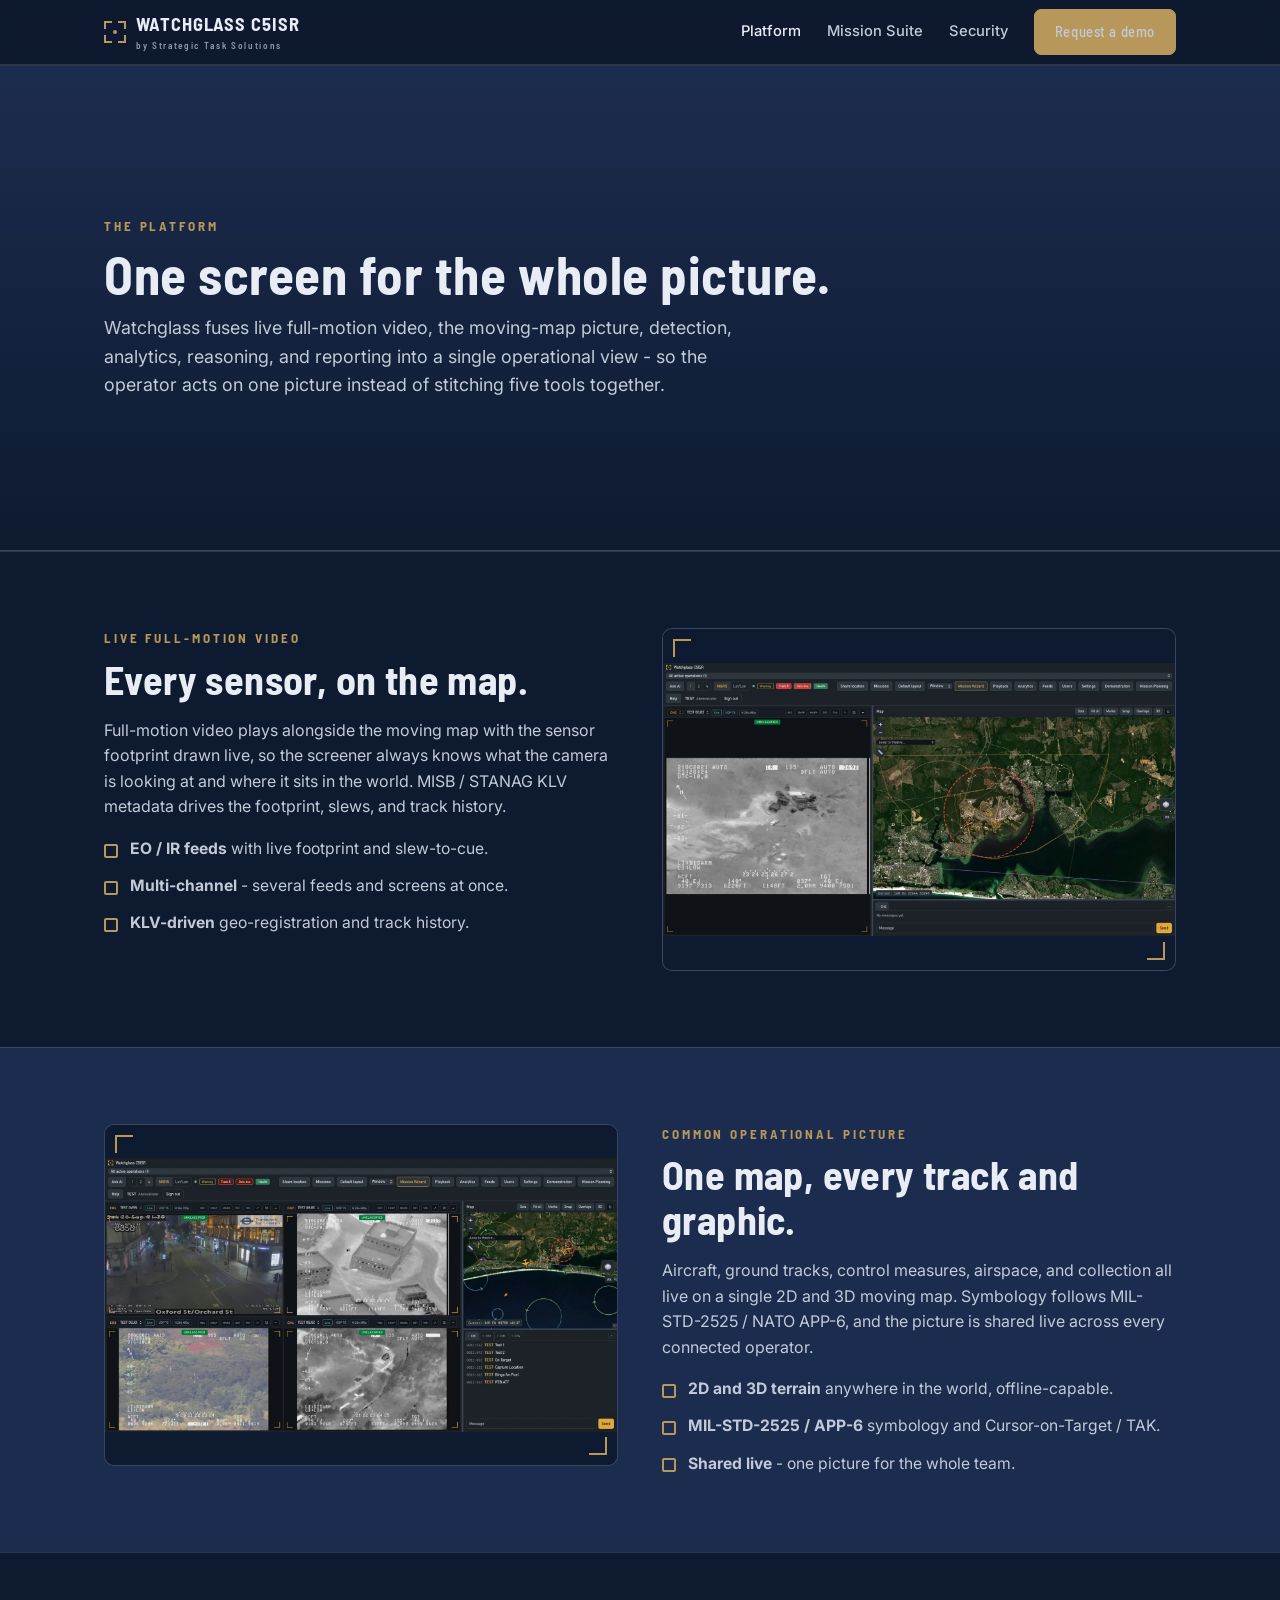
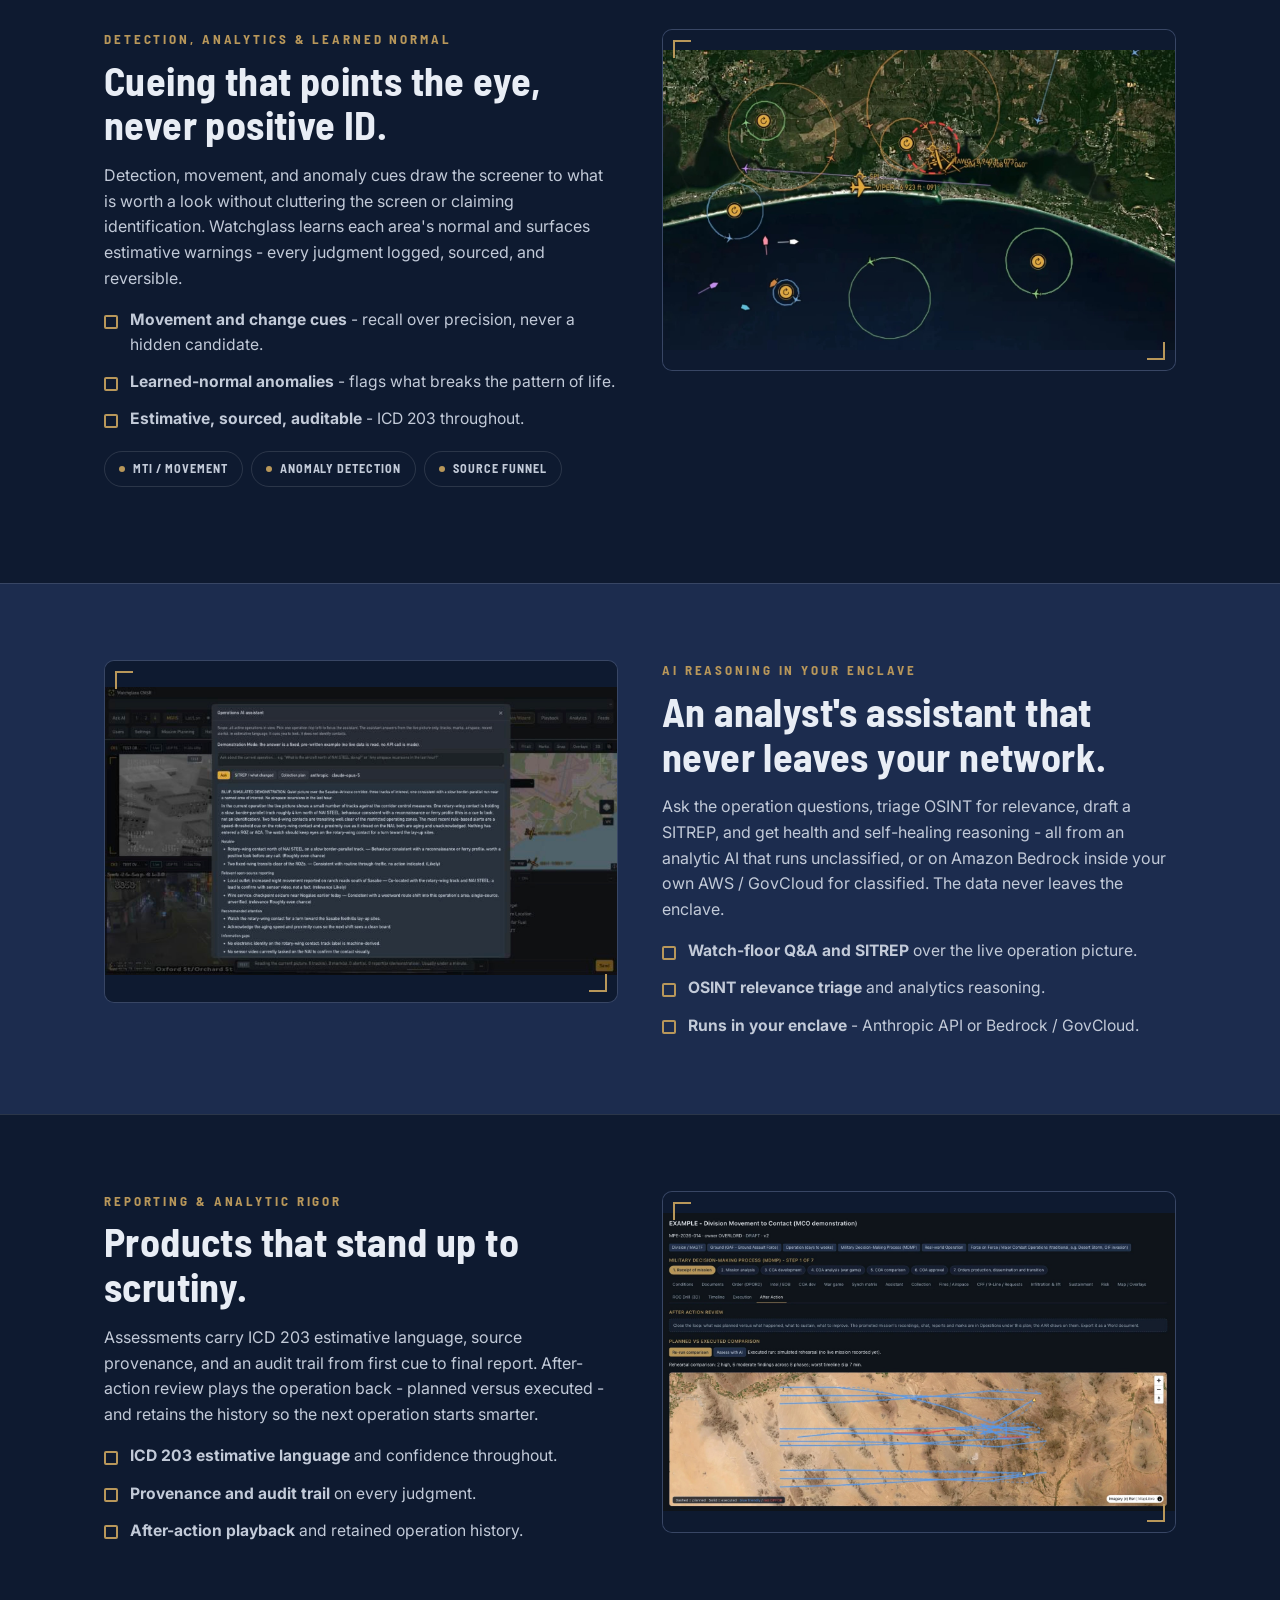
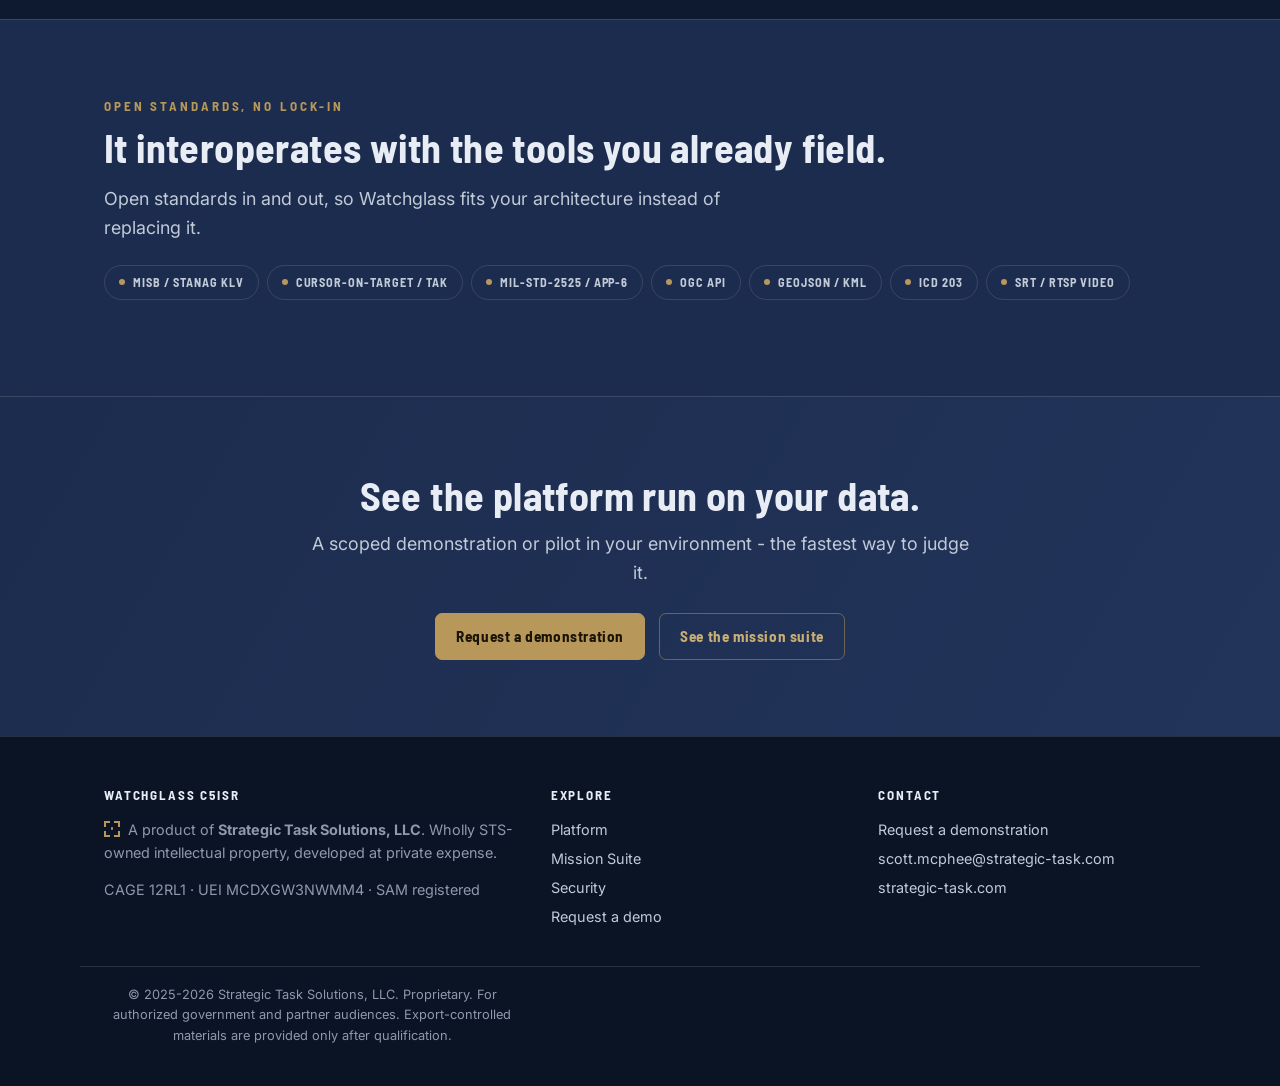
==== platform.html @ 5f544b43 "Build out watchglasstech.com into a full multi-page product site - Home, Platform, Mission Suite, Se" ====
<!DOCTYPE html>
<!-- Copyright (c) 2025-2026 Strategic Task Solutions, LLC. All rights reserved. -->
<html lang="en">
<head>
<meta charset="utf-8">
<meta name="viewport" content="width=device-width, initial-scale=1">
<title>Platform - Watchglass C5ISR</title>
<meta name="description" content="The Watchglass C5ISR platform: live full-motion video, a moving-map common operational picture, detection and analytics, AI reasoning in your enclave, reporting with analytic rigor, and open standards - fused on one screen.">
<link rel="preconnect" href="https://fonts.googleapis.com">
<link rel="preconnect" href="https://fonts.gstatic.com" crossorigin>
<link href="https://fonts.googleapis.com/css2?family=Barlow+Semi+Condensed:wght@500;600;700&family=Inter:wght@400;500;600&display=swap" rel="stylesheet">
<link rel="stylesheet" href="css/site.css">
</head>
<body>

<header class="nav">
  <div class="wrap">
    <a class="brand" href="index.html" aria-label="Watchglass C5ISR home">
      <span class="reticle" aria-hidden="true"><i></i><i></i><i></i><i></i><u></u><u></u><u></u><u></u><b></b></span>
      <span>WATCHGLASS C5ISR<small>by Strategic Task Solutions</small></span>
    </a>
    <button class="navtoggle" aria-label="Menu" onclick="document.getElementById('nav').classList.toggle('open')">Menu</button>
    <nav id="nav">
      <a href="platform.html" class="active">Platform</a>
      <a href="suite.html">Mission Suite</a>
      <a href="security.html">Security</a>
      <a class="btn" href="request.html">Request a demo</a>
    </nav>
  </div>
</header>

<section class="phero">
  <div class="wrap">
    <p class="kicker">The Platform</p>
    <h1>One screen for the whole picture.</h1>
    <p class="lede">Watchglass fuses live full-motion video, the moving-map picture, detection, analytics, reasoning, and reporting into a single operational view - so the operator acts on one picture instead of stitching five tools together.</p>
  </div>
</section>

<section>
  <div class="wrap two">
    <div>
      <p class="kicker">Live full-motion video</p>
      <h2>Every sensor, on the map.</h2>
      <p>Full-motion video plays alongside the moving map with the sensor footprint drawn live, so the screener always knows what the camera is looking at and where it sits in the world. MISB / STANAG KLV metadata drives the footprint, slews, and track history.</p>
      <ul class="ticks">
        <li><strong>EO / IR feeds</strong> with live footprint and slew-to-cue.</li>
        <li><strong>Multi-channel</strong> - several feeds and screens at once.</li>
        <li><strong>KLV-driven</strong> geo-registration and track history.</li>
      </ul>
    </div>
    <div class="figframe contain"><img src="assets/wg-execute.jpg" alt="Live full-motion video with sensor footprint on the moving map" loading="lazy"></div>
  </div>
</section>

<section class="alt">
  <div class="wrap two">
    <div class="figframe contain"><img src="assets/wg-cop.jpg" alt="Watchglass common operational picture" loading="lazy"></div>
    <div>
      <p class="kicker">Common operational picture</p>
      <h2>One map, every track and graphic.</h2>
      <p>Aircraft, ground tracks, control measures, airspace, and collection all live on a single 2D and 3D moving map. Symbology follows MIL-STD-2525 / NATO APP-6, and the picture is shared live across every connected operator.</p>
      <ul class="ticks">
        <li><strong>2D and 3D terrain</strong> anywhere in the world, offline-capable.</li>
        <li><strong>MIL-STD-2525 / APP-6</strong> symbology and Cursor-on-Target / TAK.</li>
        <li><strong>Shared live</strong> - one picture for the whole team.</li>
      </ul>
    </div>
  </div>
</section>

<section>
  <div class="wrap two">
    <div>
      <p class="kicker">Detection, analytics &amp; learned normal</p>
      <h2>Cueing that points the eye, never positive ID.</h2>
      <p>Detection, movement, and anomaly cues draw the screener to what is worth a look without cluttering the screen or claiming identification. Watchglass learns each area's normal and surfaces estimative warnings - every judgment logged, sourced, and reversible.</p>
      <ul class="ticks">
        <li><strong>Movement and change cues</strong> - recall over precision, never a hidden candidate.</li>
        <li><strong>Learned-normal anomalies</strong> - flags what breaks the pattern of life.</li>
        <li><strong>Estimative, sourced, auditable</strong> - ICD 203 throughout.</li>
      </ul>
      <div class="chips">
        <span class="chip">MTI / Movement</span><span class="chip">Anomaly Detection</span><span class="chip">Source Funnel</span>
      </div>
    </div>
    <div class="figframe contain"><img src="assets/wg-anomaly.jpg" alt="Learned-normal anomaly detection on the moving map" loading="lazy"></div>
  </div>
</section>

<section class="alt">
  <div class="wrap two">
    <div class="figframe contain"><img src="assets/wg-ai.jpg" alt="Watchglass AI watch-floor assistant" loading="lazy"></div>
    <div>
      <p class="kicker">AI reasoning in your enclave</p>
      <h2>An analyst's assistant that never leaves your network.</h2>
      <p>Ask the operation questions, triage OSINT for relevance, draft a SITREP, and get health and self-healing reasoning - all from an analytic AI that runs unclassified, or on Amazon Bedrock inside your own AWS / GovCloud for classified. The data never leaves the enclave.</p>
      <ul class="ticks">
        <li><strong>Watch-floor Q&amp;A and SITREP</strong> over the live operation picture.</li>
        <li><strong>OSINT relevance triage</strong> and analytics reasoning.</li>
        <li><strong>Runs in your enclave</strong> - Anthropic API or Bedrock / GovCloud.</li>
      </ul>
    </div>
  </div>
</section>

<section>
  <div class="wrap two">
    <div>
      <p class="kicker">Reporting &amp; analytic rigor</p>
      <h2>Products that stand up to scrutiny.</h2>
      <p>Assessments carry ICD 203 estimative language, source provenance, and an audit trail from first cue to final report. After-action review plays the operation back - planned versus executed - and retains the history so the next operation starts smarter.</p>
      <ul class="ticks">
        <li><strong>ICD 203 estimative language</strong> and confidence throughout.</li>
        <li><strong>Provenance and audit trail</strong> on every judgment.</li>
        <li><strong>After-action playback</strong> and retained operation history.</li>
      </ul>
    </div>
    <div class="figframe contain"><img src="assets/wg-aar.jpg" alt="Watchglass after-action review" loading="lazy"></div>
  </div>
</section>

<section class="alt">
  <div class="wrap">
    <p class="kicker">Open standards, no lock-in</p>
    <h2>It interoperates with the tools you already field.</h2>
    <p class="lede">Open standards in and out, so Watchglass fits your architecture instead of replacing it.</p>
    <div class="chips" style="margin-top:22px">
      <span class="chip">MISB / STANAG KLV</span>
      <span class="chip">Cursor-on-Target / TAK</span>
      <span class="chip">MIL-STD-2525 / APP-6</span>
      <span class="chip">OGC API</span>
      <span class="chip">GeoJSON / KML</span>
      <span class="chip">ICD 203</span>
      <span class="chip">SRT / RTSP video</span>
    </div>
  </div>
</section>

<section class="band">
  <div class="wrap">
    <h2>See the platform run on your data.</h2>
    <p class="lede" style="margin:0 auto">A scoped demonstration or pilot in your environment - the fastest way to judge it.</p>
    <div class="cta"><a class="btn" href="request.html">Request a demonstration</a><a class="btn ghost" href="suite.html">See the mission suite</a></div>
  </div>
</section>

<footer class="site">
  <div class="wrap">
    <div>
      <h4>Watchglass C5ISR</h4>
      <p class="owner"><span class="reticle" aria-hidden="true"><i></i><i></i><i></i><i></i><u></u><u></u><u></u><u></u><b></b></span> A product of <strong>Strategic Task Solutions, LLC</strong>. Wholly STS-owned intellectual property, developed at private expense.</p>
      <p class="owner">CAGE 12RL1 &middot; UEI MCDXGW3NWMM4 &middot; SAM registered</p>
    </div>
    <div>
      <h4>Explore</h4>
      <a href="platform.html">Platform</a><a href="suite.html">Mission Suite</a><a href="security.html">Security</a><a href="request.html">Request a demo</a>
    </div>
    <div>
      <h4>Contact</h4>
      <a href="request.html">Request a demonstration</a>
      <a href="mailto:scott.mcphee@strategic-task.com">scott.mcphee@strategic-task.com</a>
      <a href="https://www.strategic-task.com">strategic-task.com</a>
    </div>
  </div>
  <div class="wrap legal">
    &copy; 2025-2026 Strategic Task Solutions, LLC. Proprietary. For authorized government and partner audiences. Export-controlled materials are provided only after qualification.
  </div>
</footer>

<script src="js/site.js" defer></script>
</body>
</html>
---- css/site.css ----
/* Copyright (c) 2025-2026 Strategic Task Solutions, LLC. All rights reserved. */
:root {
  --navy: #1c2c4e; --navy-deep: #0e1a30; --navy-panel: #22345a; --gold: #b8975a; --gold-soft: #c9ae74;
  --ink: #e8edf5; --body: #c2cad8; --muted: #8e99ad; --line: rgba(255,255,255,.12);
  --max: 1120px; --r: 10px;
  --h: "Barlow Semi Condensed", "Arial Narrow", system-ui, sans-serif;
  --b: "Inter", system-ui, -apple-system, "Segoe UI", Roboto, sans-serif;
}
* { box-sizing: border-box; }
html { scroll-behavior: smooth; }
body { margin: 0; font-family: var(--b); color: var(--body); background: var(--navy-deep); line-height: 1.6;
  -webkit-font-smoothing: antialiased; font-size: 16px; }
h1,h2,h3 { font-family: var(--h); color: var(--ink); line-height: 1.12; letter-spacing: .01em; margin: 0 0 .4em; font-weight: 700; }
h2 { font-size: clamp(1.7rem, 3.4vw, 2.5rem); }
h3 { font-size: 1.18rem; letter-spacing: .02em; }
p { margin: 0 0 1em; }
a { color: var(--gold-soft); text-decoration: none; }
a:hover { color: var(--gold); }
.wrap { max-width: var(--max); margin: 0 auto; padding: 0 24px; }
.kicker { font-family: var(--h); color: var(--gold); font-size: .82rem; font-weight: 700; letter-spacing: .22em; text-transform: uppercase; margin: 0 0 .6em; }
.lede { font-size: 1.12rem; color: var(--body); max-width: 60ch; }
.gold { color: var(--gold-soft); }

/* reticle mark */
.reticle { display: inline-block; width: 1em; height: 1em; position: relative; flex: 0 0 auto; }
.reticle::before, .reticle::after { content: ""; position: absolute; inset: 0; }
.reticle span { position: absolute; inset: 0; }
.reticle i { position: absolute; width: 38%; height: 2px; background: var(--gold); }
.reticle i:nth-child(1){ top:0; left:0; } .reticle i:nth-child(2){ top:0; right:0; }
.reticle i:nth-child(3){ bottom:0; left:0; } .reticle i:nth-child(4){ bottom:0; right:0; }
.reticle u { position: absolute; width: 2px; height: 38%; background: var(--gold); }
.reticle u:nth-child(5){ top:0; left:0; } .reticle u:nth-child(6){ top:0; right:0; }
.reticle u:nth-child(7){ bottom:0; left:0; } .reticle u:nth-child(8){ bottom:0; right:0; }
.reticle b { position: absolute; width: 18%; height: 18%; border-radius: 50%; background: var(--gold); top: 41%; left: 41%; }

/* nav */
header.nav { position: sticky; top: 0; z-index: 50; background: rgba(14,26,48,.86); backdrop-filter: blur(8px);
  border-bottom: 1px solid var(--line); }
.nav .wrap { display: flex; align-items: center; gap: 20px; height: 64px; }
.brand { display: flex; align-items: center; gap: 10px; font-family: var(--h); font-weight: 700; color: var(--ink);
  font-size: 1.15rem; letter-spacing: .05em; }
.brand .reticle { font-size: 22px; }
.brand small { display: block; font-size: .58rem; letter-spacing: .18em; color: var(--muted); font-weight: 600; }
.nav nav { margin-left: auto; display: flex; align-items: center; gap: 26px; }
.nav nav a { color: var(--body); font-size: .92rem; font-weight: 500; }
.nav nav a:hover { color: var(--ink); }
.btn { display: inline-block; font-family: var(--h); font-weight: 700; letter-spacing: .04em; font-size: .95rem;
  background: var(--gold); color: #1a1407; padding: 10px 20px; border-radius: 7px; border: 1px solid var(--gold); }
.btn:hover { background: var(--gold-soft); color: #1a1407; }
.btn.ghost { background: transparent; color: var(--gold-soft); border-color: rgba(184,151,90,.5); }
.btn.ghost:hover { border-color: var(--gold); color: var(--gold); }
.navtoggle { display: none; }

/* hero */
.hero { position: relative; overflow: hidden; background: var(--navy-deep); }
.hero-video { position: absolute; inset: 0; width: 100%; height: 100%; object-fit: cover; opacity: .55; z-index: 0; pointer-events: none; }
.hero::after { content: ""; position: absolute; inset: 0; z-index: 0;
  background: linear-gradient(180deg, rgba(14,26,48,.68), rgba(14,26,48,.92)); }
.hero .wrap { position: relative; z-index: 1; padding: 92px 24px 84px; }
.hero h1 { font-size: clamp(2.6rem, 6vw, 4.4rem); letter-spacing: .02em; margin-bottom: .18em; }
.hero .tag { font-family: var(--h); font-size: clamp(1.2rem, 2.6vw, 1.7rem); color: var(--gold-soft); font-weight: 600; margin-bottom: .7em; }
.hero .rule { width: 72px; height: 4px; background: var(--gold); margin: 0 0 22px; }
.hero .cta { display: flex; gap: 14px; flex-wrap: wrap; margin-top: 30px; }

/* sections */
section { padding: 76px 0; border-top: 1px solid var(--line); }
section.hasvideo { position: relative; overflow: hidden; background: var(--navy-deep); }
.sec-video { position: absolute; inset: 0; width: 100%; height: 100%; object-fit: cover; opacity: .28; z-index: 0; pointer-events: none; }
section.hasvideo::after { content: ""; position: absolute; inset: 0; z-index: 0;
  background: linear-gradient(180deg, rgba(14,26,48,.86), rgba(14,26,48,.78) 40%, rgba(14,26,48,.92)); }
section.hasvideo .wrap { position: relative; z-index: 1; }
section.alt { background: var(--navy); }
.grid { display: grid; gap: 22px; }
.g2 { grid-template-columns: repeat(2, 1fr); }
.g3 { grid-template-columns: repeat(3, 1fr); }
.g4 { grid-template-columns: repeat(4, 1fr); }
.card { background: rgba(255,255,255,.035); border: 1px solid var(--line); border-radius: var(--r); padding: 22px 22px 24px;
  position: relative; overflow: hidden; }
.card::before { content: ""; position: absolute; top: 0; left: 0; width: 100%; height: 3px; background: var(--gold); opacity: .85; }
.card h3 { color: var(--ink); }
.card p { font-size: .95rem; margin: 0; }
.card .step { font-family: var(--h); color: var(--gold); font-size: .78rem; letter-spacing: .18em; font-weight: 700; text-transform: uppercase; }
ul.ticks { list-style: none; padding: 0; margin: 0; display: grid; gap: 12px; }
ul.ticks li { position: relative; padding-left: 26px; font-size: .98rem; }
ul.ticks li::before { content: ""; position: absolute; left: 0; top: .5em; width: 10px; height: 10px; border: 2px solid var(--gold);
  border-radius: 2px; }
.two { display: grid; grid-template-columns: 1fr 1fr; gap: 44px; align-items: start; }

/* gov / facts */
.facts { display: flex; flex-wrap: wrap; gap: 10px 26px; font-size: .92rem; color: var(--body); margin-top: 8px; }
.facts b { color: var(--ink); font-family: var(--h); letter-spacing: .03em; }
.note { font-size: .86rem; color: var(--muted); border-left: 2px solid var(--gold); padding: 4px 0 4px 16px; margin-top: 18px; max-width: 70ch; }

/* cta band */
.band { background: linear-gradient(120deg, var(--navy), var(--navy-panel)); text-align: center; }
.band h2 { margin-bottom: .3em; }
.band .cta { justify-content: center; display: flex; gap: 14px; flex-wrap: wrap; margin-top: 26px; }

/* footer */
footer.site { background: #0a1424; border-top: 1px solid var(--line); padding: 48px 0 40px; font-size: .9rem; }
footer.site .wrap { display: grid; grid-template-columns: 1.4fr 1fr 1fr; gap: 30px; }
footer.site h4 { font-family: var(--h); color: var(--ink); font-size: .82rem; letter-spacing: .14em; text-transform: uppercase; margin: 0 0 12px; }
footer.site a { color: var(--body); display: block; margin-bottom: 6px; }
footer.site a:hover { color: var(--gold-soft); }
.owner { color: var(--muted); }
.owner .reticle { font-size: 16px; vertical-align: -2px; margin-right: 4px; }
.legal { border-top: 1px solid var(--line); margin-top: 32px; padding-top: 18px; color: var(--muted); font-size: .8rem; text-align: center; }

/* forms (request page) */
.form { max-width: 620px; background: rgba(255,255,255,.035); border: 1px solid var(--line); border-radius: var(--r); padding: 28px; }
.form label { display: block; font-family: var(--h); font-size: .82rem; letter-spacing: .08em; text-transform: uppercase; color: var(--muted); margin: 14px 0 6px; }
.form input, .form select, .form textarea { width: 100%; background: #0c1526; border: 1px solid var(--line); border-radius: 7px;
  color: var(--ink); font: inherit; padding: 11px 12px; }
.form input:focus, .form select:focus, .form textarea:focus { outline: none; border-color: var(--gold); }
.form .btn { margin-top: 22px; border: none; cursor: pointer; }

/* nav active state */
.nav nav a.active { color: var(--ink); }

/* inner page hero */
.phero { position: relative; overflow: hidden; background: linear-gradient(180deg, var(--navy) 0%, var(--navy-deep) 100%); border-bottom: 1px solid var(--line); }
.phero .wrap { position: relative; z-index: 1; padding: 74px 24px 56px; }
.phero h1 { font-size: clamp(2.1rem, 4.8vw, 3.3rem); margin-bottom: .18em; }
.phero .tag { font-family: var(--h); font-size: clamp(1.05rem, 2.2vw, 1.4rem); color: var(--gold-soft); font-weight: 600; margin-bottom: .5em; }
.phero .lede { margin-top: 10px; }

/* image frame with bracket corners */
.figframe { position: relative; border: 1px solid var(--line); background: var(--navy); border-radius: var(--r); overflow: hidden; aspect-ratio: 3/2; }
.figframe img, .figframe video { width: 100%; height: 100%; object-fit: cover; display: block; }
.figframe.contain img, .figframe.contain video { object-fit: contain; background: var(--navy-deep); }
.figframe::before, .figframe::after { content: ""; position: absolute; width: 16px; height: 16px; border: 2px solid var(--gold); z-index: 2; }
.figframe::before { top: 10px; left: 10px; border-right: 0; border-bottom: 0; }
.figframe::after { bottom: 10px; right: 10px; border-left: 0; border-top: 0; }
.figcap { position: absolute; inset: 0; z-index: 2; display: flex; flex-direction: column; align-items: center; justify-content: center; gap: 10px; text-align: center;
  background: radial-gradient(circle at center, rgba(14,26,48,.5), rgba(14,26,48,.12) 70%); }
.figcap .reticle { font-size: 30px; }
.figcap b { font-family: var(--h); font-weight: 700; font-size: clamp(1.3rem, 2.4vw, 1.9rem); color: var(--ink); letter-spacing: .03em; text-shadow: 0 2px 22px rgba(14,26,48,.9); }
.figcap b em { font-style: normal; color: var(--gold-soft); }

/* standards chips */
.chips { display: flex; flex-wrap: wrap; gap: 8px; margin: 20px 0; }
.chip { font-size: .76rem; font-family: var(--h); font-weight: 700; letter-spacing: .08em; text-transform: uppercase; color: var(--body);
  border: 1px solid var(--line); border-radius: 999px; padding: 7px 14px; display: inline-flex; align-items: center; gap: 8px; }
.chip::before { content: ""; width: 6px; height: 6px; border-radius: 50%; background: var(--gold); }

/* stat tiles */
.stats { display: grid; grid-template-columns: repeat(4, 1fr); gap: 1px; background: var(--line); border: 1px solid var(--line); border-radius: var(--r); overflow: hidden; }
.stats .cell { background: var(--navy-deep); padding: 26px 22px; }
.stats .big { font-family: var(--h); font-size: 2.3rem; font-weight: 700; color: var(--ink); line-height: 1; }
.stats .big em { font-style: normal; color: var(--gold); }
.stats .lab { font-size: .82rem; color: var(--muted); font-family: var(--h); letter-spacing: .1em; text-transform: uppercase; margin-top: 10px; }

/* numbered mode row */
.mode { display: grid; grid-template-columns: 1fr 1fr; gap: 40px; align-items: center; }
.mode + .mode { margin-top: 56px; }
.mode.flip > *:first-child { order: 2; }
.mode .no { font-family: var(--h); color: var(--gold); font-size: .82rem; font-weight: 700; letter-spacing: .2em; text-transform: uppercase; margin-bottom: 8px; }

/* screenshot slideshow */
.show { max-width: 980px; margin: 0 auto; }
.show-frame { position: relative; aspect-ratio: 16/9; border: 1px solid var(--line); border-radius: var(--r); background: var(--navy-deep); overflow: hidden; }
.show-frame::before, .show-frame::after { content: ""; position: absolute; width: 18px; height: 18px; border: 2px solid var(--gold); z-index: 4; pointer-events: none; }
.show-frame::before { top: 10px; left: 10px; border-right: 0; border-bottom: 0; }
.show-frame::after { bottom: 10px; right: 10px; border-left: 0; border-top: 0; }
.slide { position: absolute; inset: 0; opacity: 0; transition: opacity .8s ease; }
.slide.on { opacity: 1; }
.slide img { width: 100%; height: 100%; object-fit: contain; background: var(--navy-deep); display: block; }
.show-cap { position: absolute; left: 0; right: 0; bottom: 0; z-index: 3; display: flex; align-items: center; gap: 12px;
  padding: 15px 18px; font-family: var(--h); font-size: .9rem; letter-spacing: .04em; color: var(--ink);
  background: linear-gradient(transparent, rgba(10,20,36,.92)); }
.show-cap .ix { color: var(--gold); font-weight: 700; flex: 0 0 auto; }
.show-nav { position: absolute; top: 50%; transform: translateY(-50%); z-index: 4; width: 40px; height: 40px; border-radius: 6px;
  background: rgba(10,20,36,.6); border: 1px solid var(--line); color: var(--gold-soft); cursor: pointer; font-size: 18px; display: flex; align-items: center; justify-content: center; }
.show-nav:hover { background: rgba(10,20,36,.9); border-color: var(--gold); color: var(--gold); }
.show-nav.prev { left: 12px; } .show-nav.next { right: 12px; }
.show-dots { display: flex; gap: 8px; justify-content: center; flex-wrap: wrap; margin-top: 16px; }
.dot { width: 9px; height: 9px; border-radius: 50%; border: 1px solid var(--gold-soft); background: transparent; cursor: pointer; padding: 0; }
.dot.on { background: var(--gold); border-color: var(--gold); }

@media (max-width: 860px) {
  .phero .wrap { padding: 60px 24px 44px; }
  .stats { grid-template-columns: repeat(2, 1fr); }
  .mode { grid-template-columns: 1fr; gap: 24px; }
  .mode.flip > *:first-child { order: 0; }
  .nav nav { position: fixed; inset: 64px 0 auto 0; flex-direction: column; align-items: stretch; gap: 0;
    background: var(--navy-deep); border-bottom: 1px solid var(--line); padding: 8px 0; transform: translateY(-120%); transition: .2s; }
  .nav nav.open { transform: translateY(0); }
  .nav nav a { padding: 12px 24px; }
  .nav nav .btn { margin: 8px 24px; text-align: center; }
  .navtoggle { display: inline-flex; margin-left: auto; background: none; border: 1px solid var(--line); color: var(--ink);
    border-radius: 6px; padding: 7px 10px; cursor: pointer; }
  .g2,.g3,.g4,.two,.facts { grid-template-columns: 1fr; }
  footer.site .wrap { grid-template-columns: 1fr; }
}
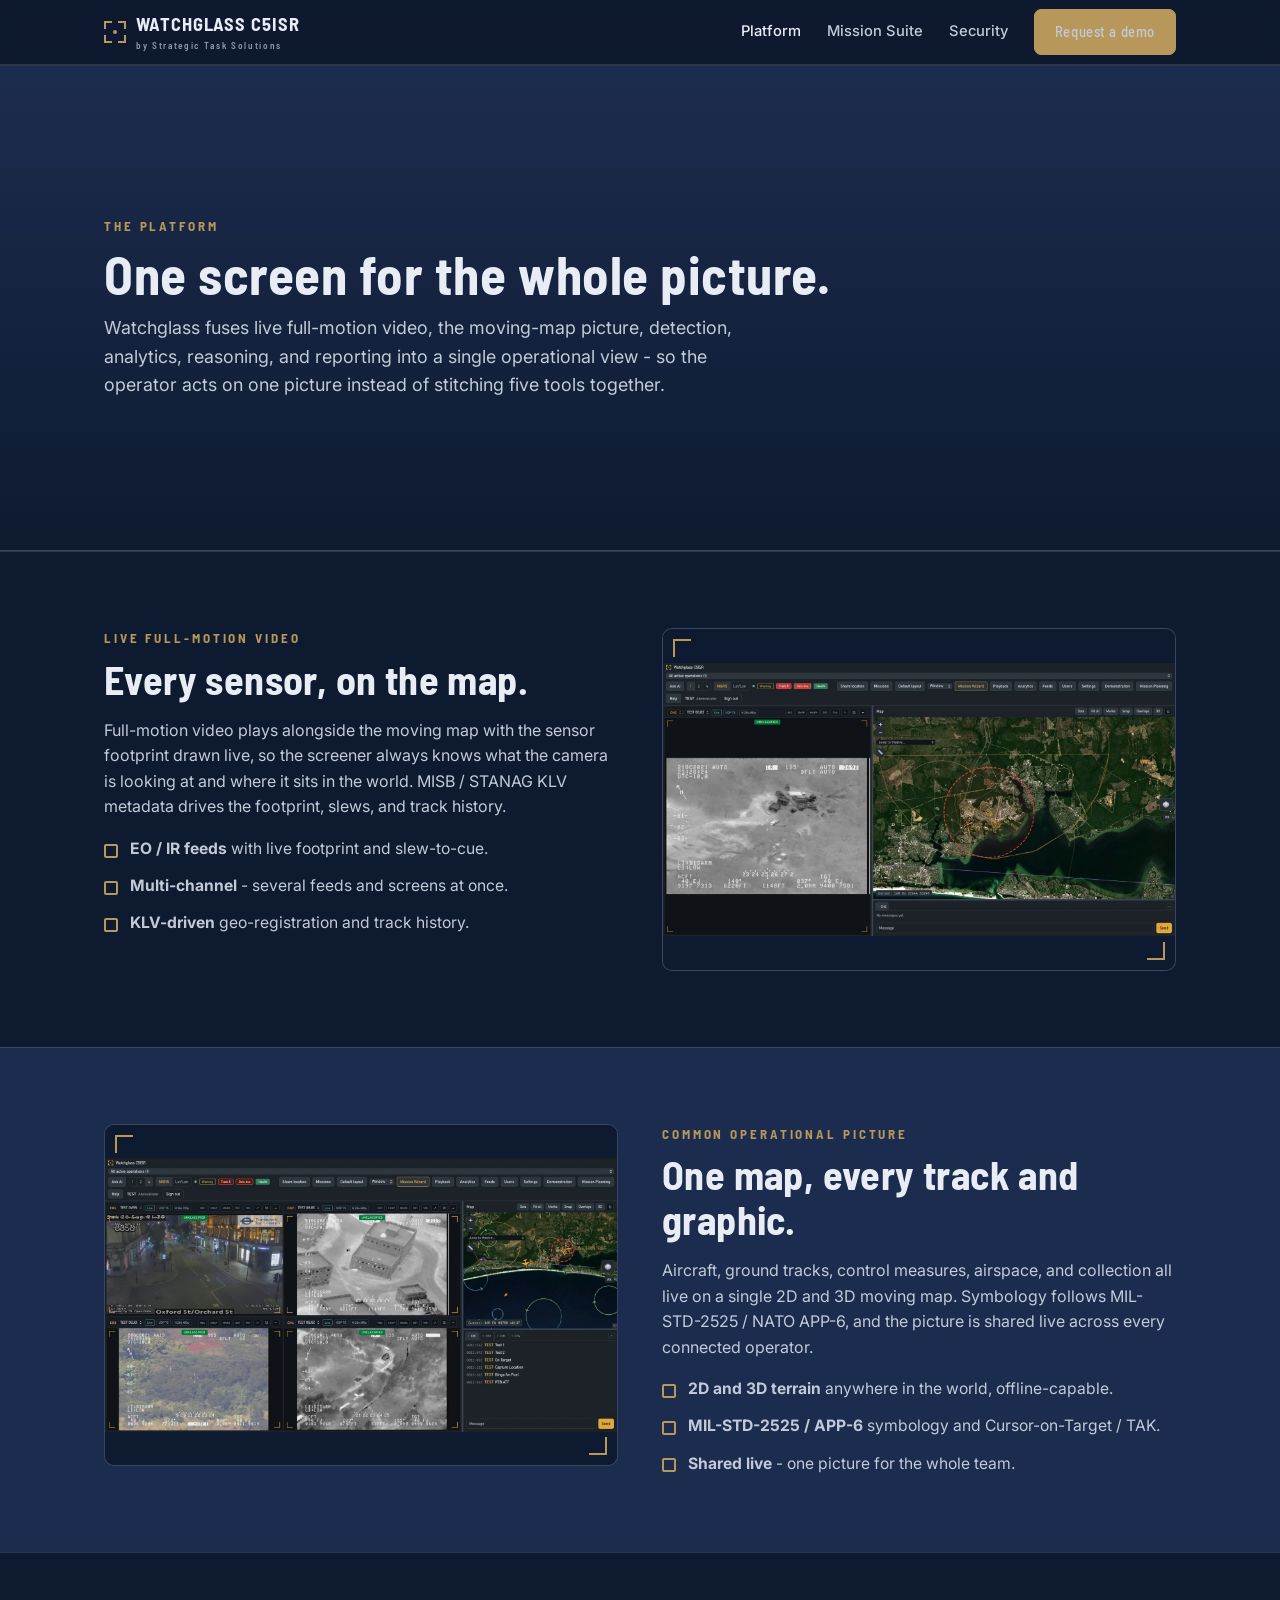
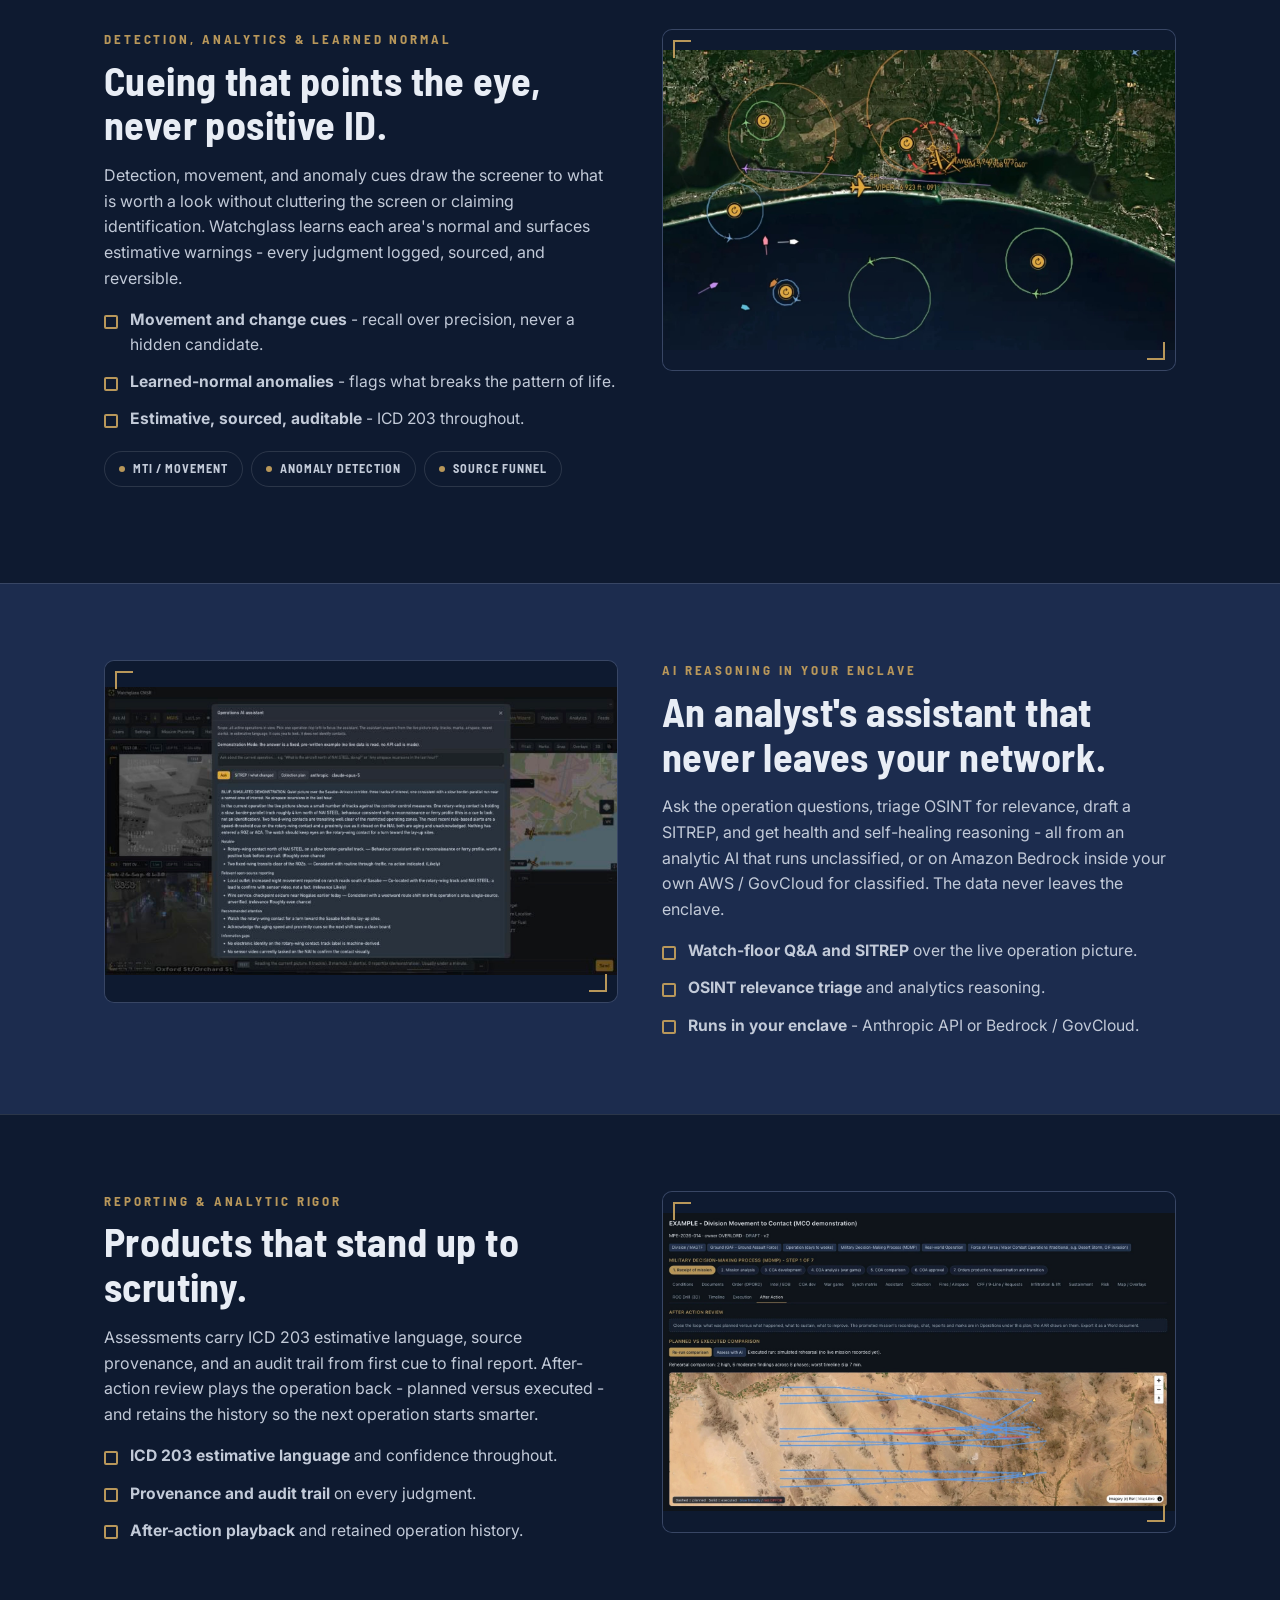
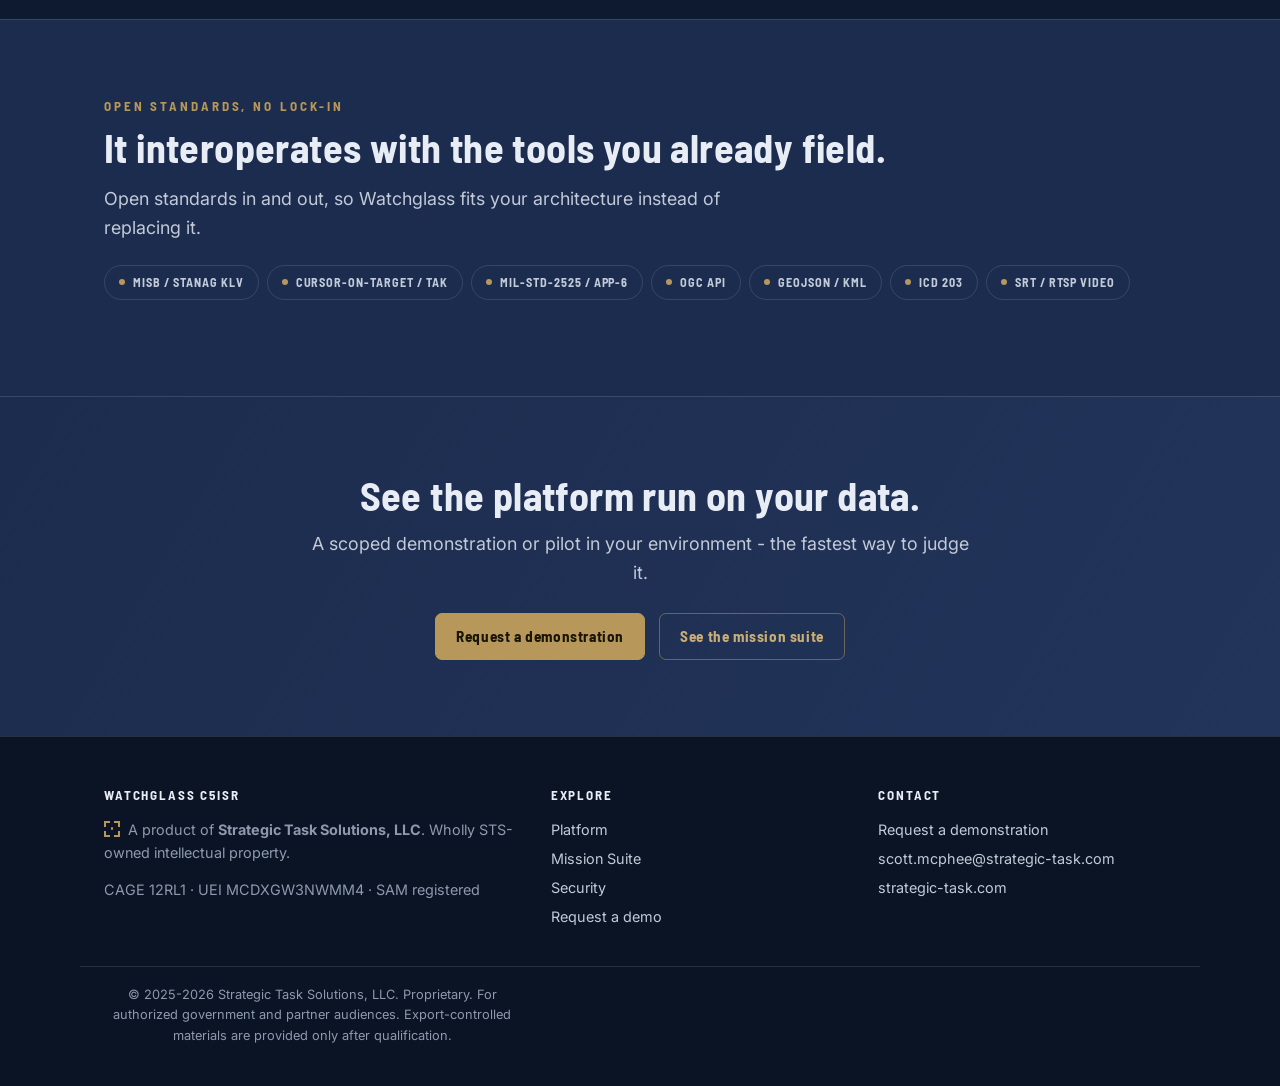
==== commit d1c821cf: "Mobile polish + drop 'private expense' - Fix mobile nav (hide dropdown reliably; was overlapping the" ====
--- a/platform.html
+++ b/platform.html
@@ -149,7 +149,7 @@
   <div class="wrap">
     <div>
       <h4>Watchglass C5ISR</h4>
-      <p class="owner"><span class="reticle" aria-hidden="true"><i></i><i></i><i></i><i></i><u></u><u></u><u></u><u></u><b></b></span> A product of <strong>Strategic Task Solutions, LLC</strong>. Wholly STS-owned intellectual property, developed at private expense.</p>
+      <p class="owner"><span class="reticle" aria-hidden="true"><i></i><i></i><i></i><i></i><u></u><u></u><u></u><u></u><b></b></span> A product of <strong>Strategic Task Solutions, LLC</strong>. Wholly STS-owned intellectual property.</p>
       <p class="owner">CAGE 12RL1 &middot; UEI MCDXGW3NWMM4 &middot; SAM registered</p>
     </div>
     <div>
--- a/css/site.css
+++ b/css/site.css
@@ -7,7 +7,7 @@
   --b: "Inter", system-ui, -apple-system, "Segoe UI", Roboto, sans-serif;
 }
 * { box-sizing: border-box; }
-html { scroll-behavior: smooth; }
+html { scroll-behavior: smooth; scroll-padding-top: 76px; }
 body { margin: 0; font-family: var(--b); color: var(--body); background: var(--navy-deep); line-height: 1.6;
   -webkit-font-smoothing: antialiased; font-size: 16px; }
 h1,h2,h3 { font-family: var(--h); color: var(--ink); line-height: 1.12; letter-spacing: .01em; margin: 0 0 .4em; font-weight: 700; }
@@ -183,12 +183,29 @@
   .mode { grid-template-columns: 1fr; gap: 24px; }
   .mode.flip > *:first-child { order: 0; }
   .nav nav { position: fixed; inset: 64px 0 auto 0; flex-direction: column; align-items: stretch; gap: 0;
-    background: var(--navy-deep); border-bottom: 1px solid var(--line); padding: 8px 0; transform: translateY(-120%); transition: .2s; }
-  .nav nav.open { transform: translateY(0); }
-  .nav nav a { padding: 12px 24px; }
-  .nav nav .btn { margin: 8px 24px; text-align: center; }
+    background: var(--navy-deep); border-bottom: 1px solid var(--line); padding: 10px 0 14px;
+    opacity: 0; visibility: hidden; transform: translateY(-8px); pointer-events: none;
+    transition: opacity .2s ease, transform .2s ease, visibility .2s; box-shadow: 0 16px 30px rgba(0,0,0,.4); }
+  .nav nav.open { opacity: 1; visibility: visible; transform: translateY(0); pointer-events: auto; }
+  .nav nav a { padding: 13px 24px; }
+  .nav nav .btn { margin: 10px 24px 4px; text-align: center; }
   .navtoggle { display: inline-flex; margin-left: auto; background: none; border: 1px solid var(--line); color: var(--ink);
     border-radius: 6px; padding: 7px 10px; cursor: pointer; }
   .g2,.g3,.g4,.two,.facts { grid-template-columns: 1fr; }
-  footer.site .wrap { grid-template-columns: 1fr; }
+  footer.site .wrap { grid-template-columns: 1fr; gap: 26px; }
 }
+@media (max-width: 680px) {
+  :root { --max: 100%; }
+  .wrap { padding: 0 20px; }
+  section { padding: 54px 0; }
+  .hero .wrap { padding: 92px 20px 60px; }
+  .band { padding: 58px 0; }
+  .two { gap: 28px; }
+  .mode { gap: 22px; }
+  .mode + .mode { margin-top: 40px; }
+  .grid { gap: 14px; }
+  .hero .cta, .band .cta, section .cta { width: 100%; }
+  .hero .cta .btn, .band .cta .btn, .cta .btn { flex: 1 1 auto; text-align: center; }
+  .show-cap { font-size: .82rem; padding: 12px 14px; }
+  .show-nav { width: 34px; height: 34px; }
+}
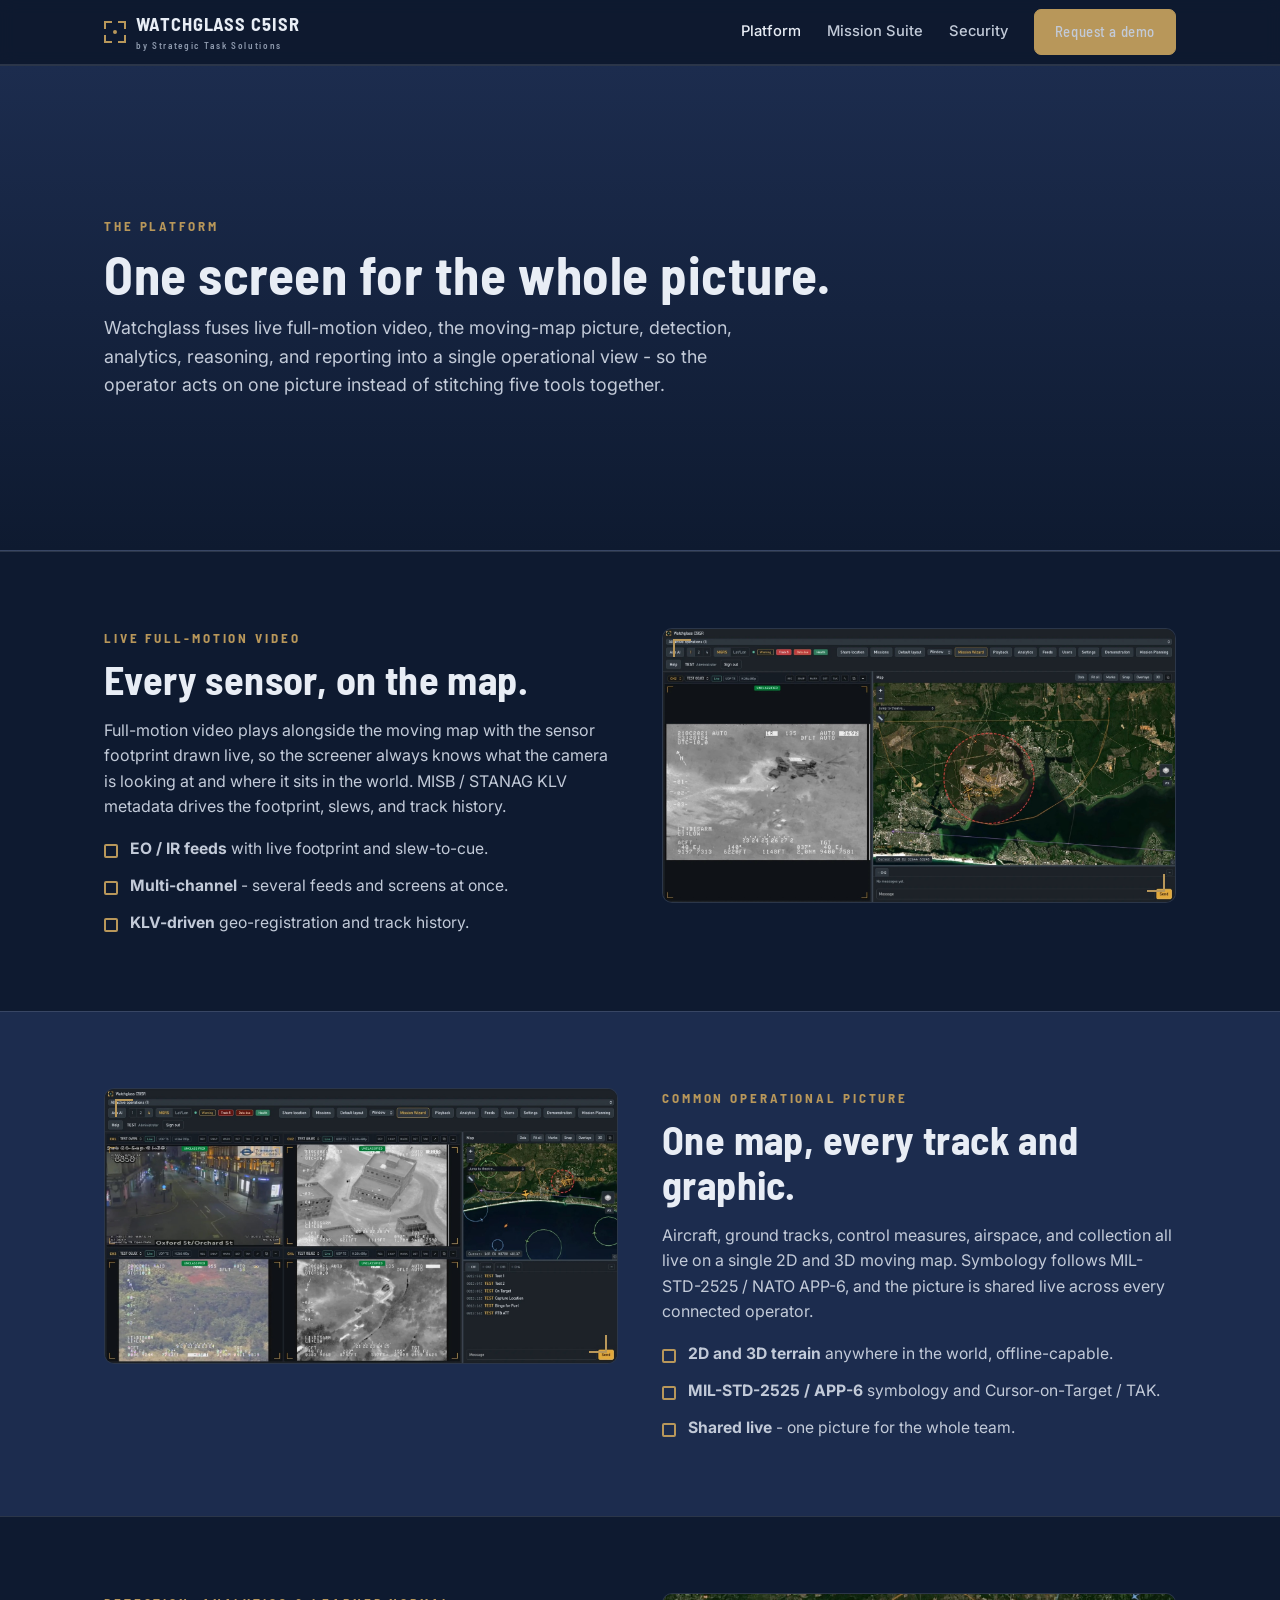
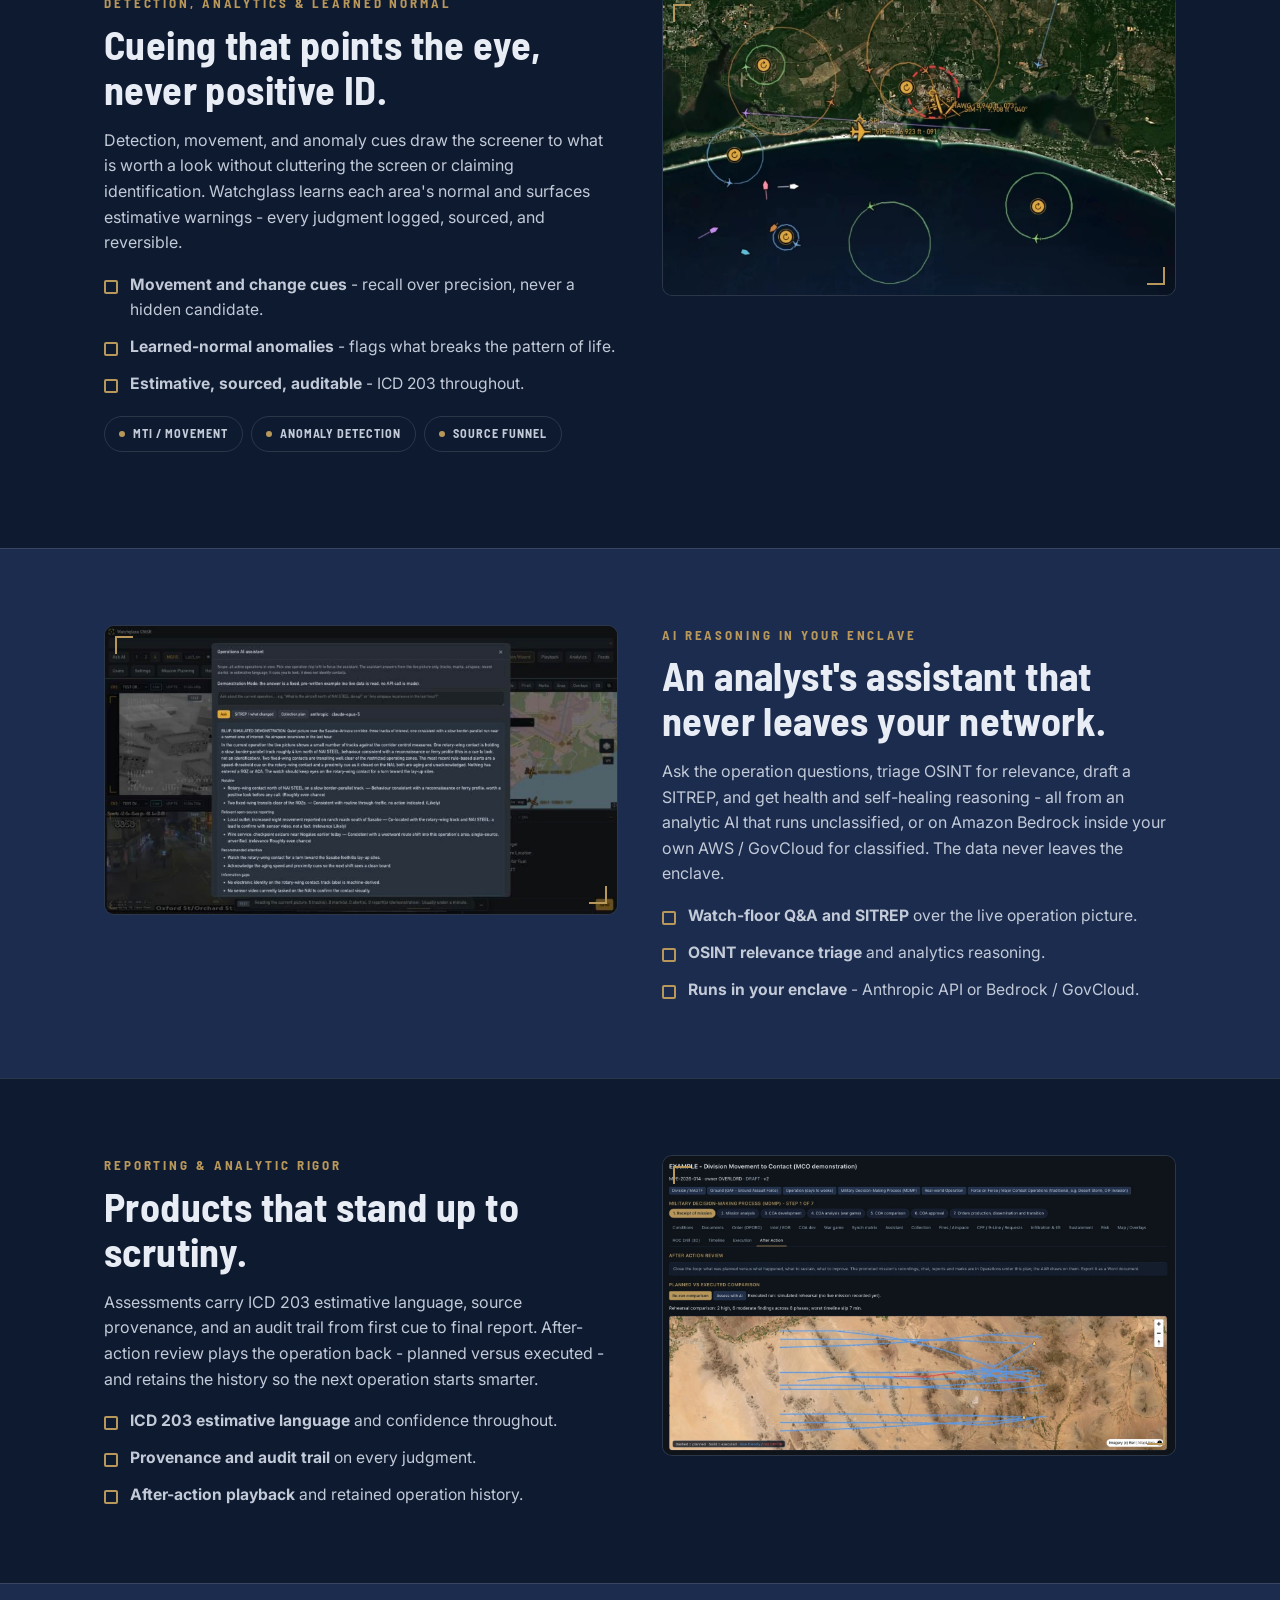
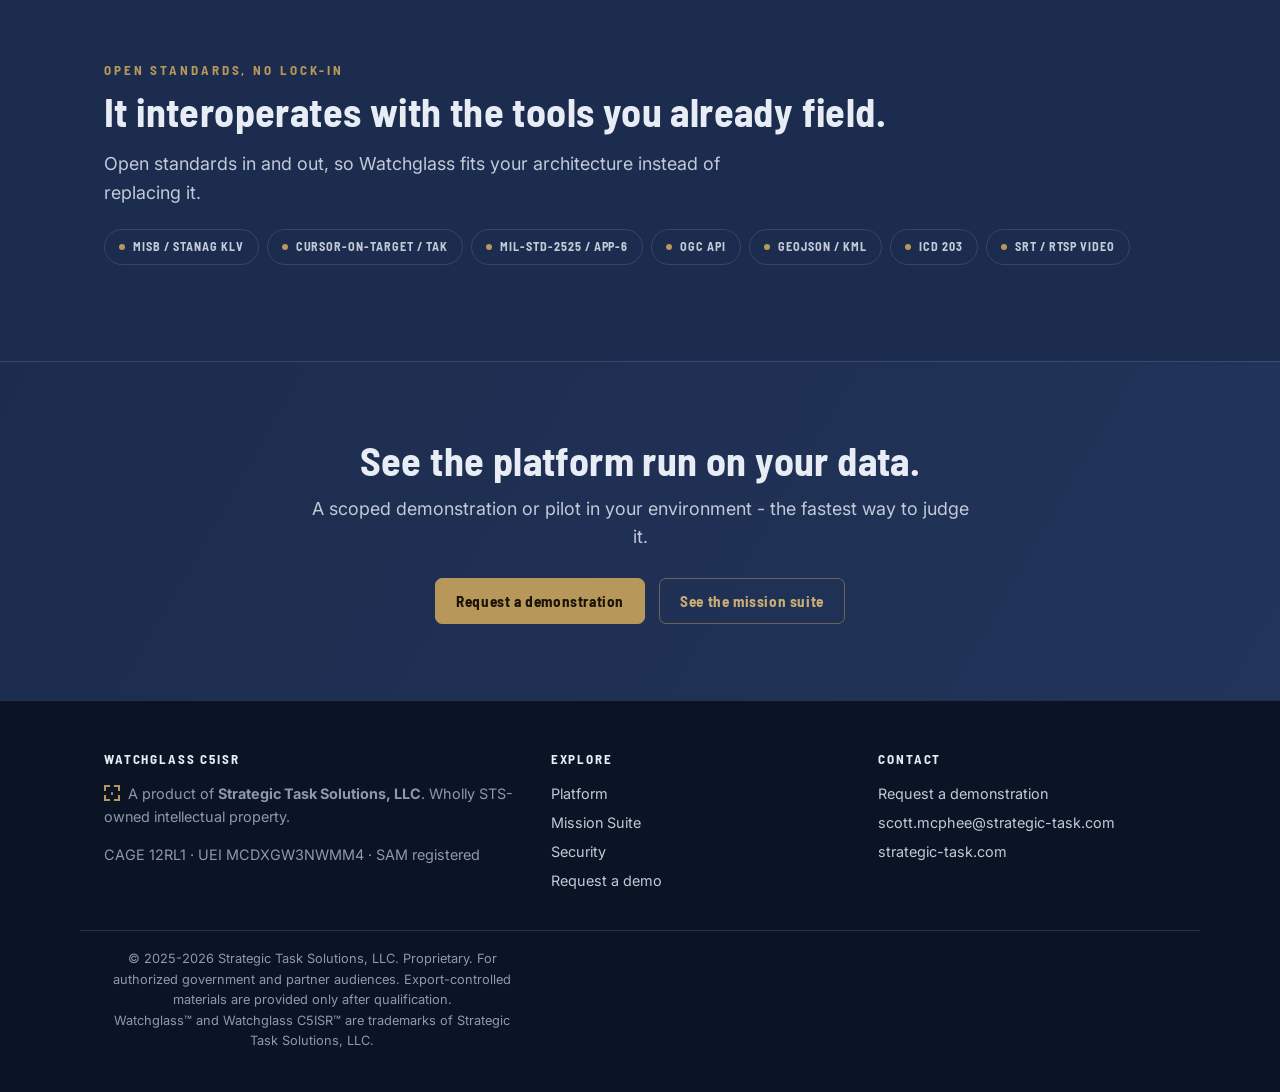
==== commit cdffe6ad: "Add Watchglass trademark line to footer (common-law TM) Watchglass(TM) and Watchglass C5ISR(TM) are " ====
--- a/platform.html
+++ b/platform.html
@@ -164,7 +164,8 @@
     </div>
   </div>
   <div class="wrap legal">
-    &copy; 2025-2026 Strategic Task Solutions, LLC. Proprietary. For authorized government and partner audiences. Export-controlled materials are provided only after qualification.
+    &copy; 2025-2026 Strategic Task Solutions, LLC. Proprietary. For authorized government and partner audiences. Export-controlled materials are provided only after qualification.<br>
+    Watchglass&trade; and Watchglass C5ISR&trade; are trademarks of Strategic Task Solutions, LLC.
   </div>
 </footer>
 
--- a/css/site.css
+++ b/css/site.css
@@ -53,9 +53,9 @@
 
 /* hero */
 .hero { position: relative; overflow: hidden; background: var(--navy-deep); }
-.hero-video { position: absolute; inset: 0; width: 100%; height: 100%; object-fit: cover; opacity: .55; z-index: 0; pointer-events: none; }
+.hero-video { position: absolute; inset: 0; width: 100%; height: 100%; object-fit: cover; opacity: .72; z-index: 0; pointer-events: none; }
 .hero::after { content: ""; position: absolute; inset: 0; z-index: 0;
-  background: linear-gradient(180deg, rgba(14,26,48,.68), rgba(14,26,48,.92)); }
+  background: linear-gradient(180deg, rgba(14,26,48,.5), rgba(14,26,48,.82)); }
 .hero .wrap { position: relative; z-index: 1; padding: 92px 24px 84px; }
 .hero h1 { font-size: clamp(2.6rem, 6vw, 4.4rem); letter-spacing: .02em; margin-bottom: .18em; }
 .hero .tag { font-family: var(--h); font-size: clamp(1.2rem, 2.6vw, 1.7rem); color: var(--gold-soft); font-weight: 600; margin-bottom: .7em; }
@@ -65,9 +65,9 @@
 /* sections */
 section { padding: 76px 0; border-top: 1px solid var(--line); }
 section.hasvideo { position: relative; overflow: hidden; background: var(--navy-deep); }
-.sec-video { position: absolute; inset: 0; width: 100%; height: 100%; object-fit: cover; opacity: .28; z-index: 0; pointer-events: none; }
+.sec-video { position: absolute; inset: 0; width: 100%; height: 100%; object-fit: cover; opacity: .42; z-index: 0; pointer-events: none; }
 section.hasvideo::after { content: ""; position: absolute; inset: 0; z-index: 0;
-  background: linear-gradient(180deg, rgba(14,26,48,.86), rgba(14,26,48,.78) 40%, rgba(14,26,48,.92)); }
+  background: linear-gradient(180deg, rgba(14,26,48,.78), rgba(14,26,48,.66) 40%, rgba(14,26,48,.86)); }
 section.hasvideo .wrap { position: relative; z-index: 1; }
 section.alt { background: var(--navy); }
 .grid { display: grid; gap: 22px; }
@@ -127,7 +127,8 @@
 /* image frame with bracket corners */
 .figframe { position: relative; border: 1px solid var(--line); background: var(--navy); border-radius: var(--r); overflow: hidden; aspect-ratio: 3/2; }
 .figframe img, .figframe video { width: 100%; height: 100%; object-fit: cover; display: block; }
-.figframe.contain img, .figframe.contain video { object-fit: contain; background: var(--navy-deep); }
+.figframe.contain { aspect-ratio: auto; background: var(--navy-deep); }
+.figframe.contain img, .figframe.contain video { height: auto; object-fit: contain; }
 .figframe::before, .figframe::after { content: ""; position: absolute; width: 16px; height: 16px; border: 2px solid var(--gold); z-index: 2; }
 .figframe::before { top: 10px; left: 10px; border-right: 0; border-bottom: 0; }
 .figframe::after { bottom: 10px; right: 10px; border-left: 0; border-top: 0; }
